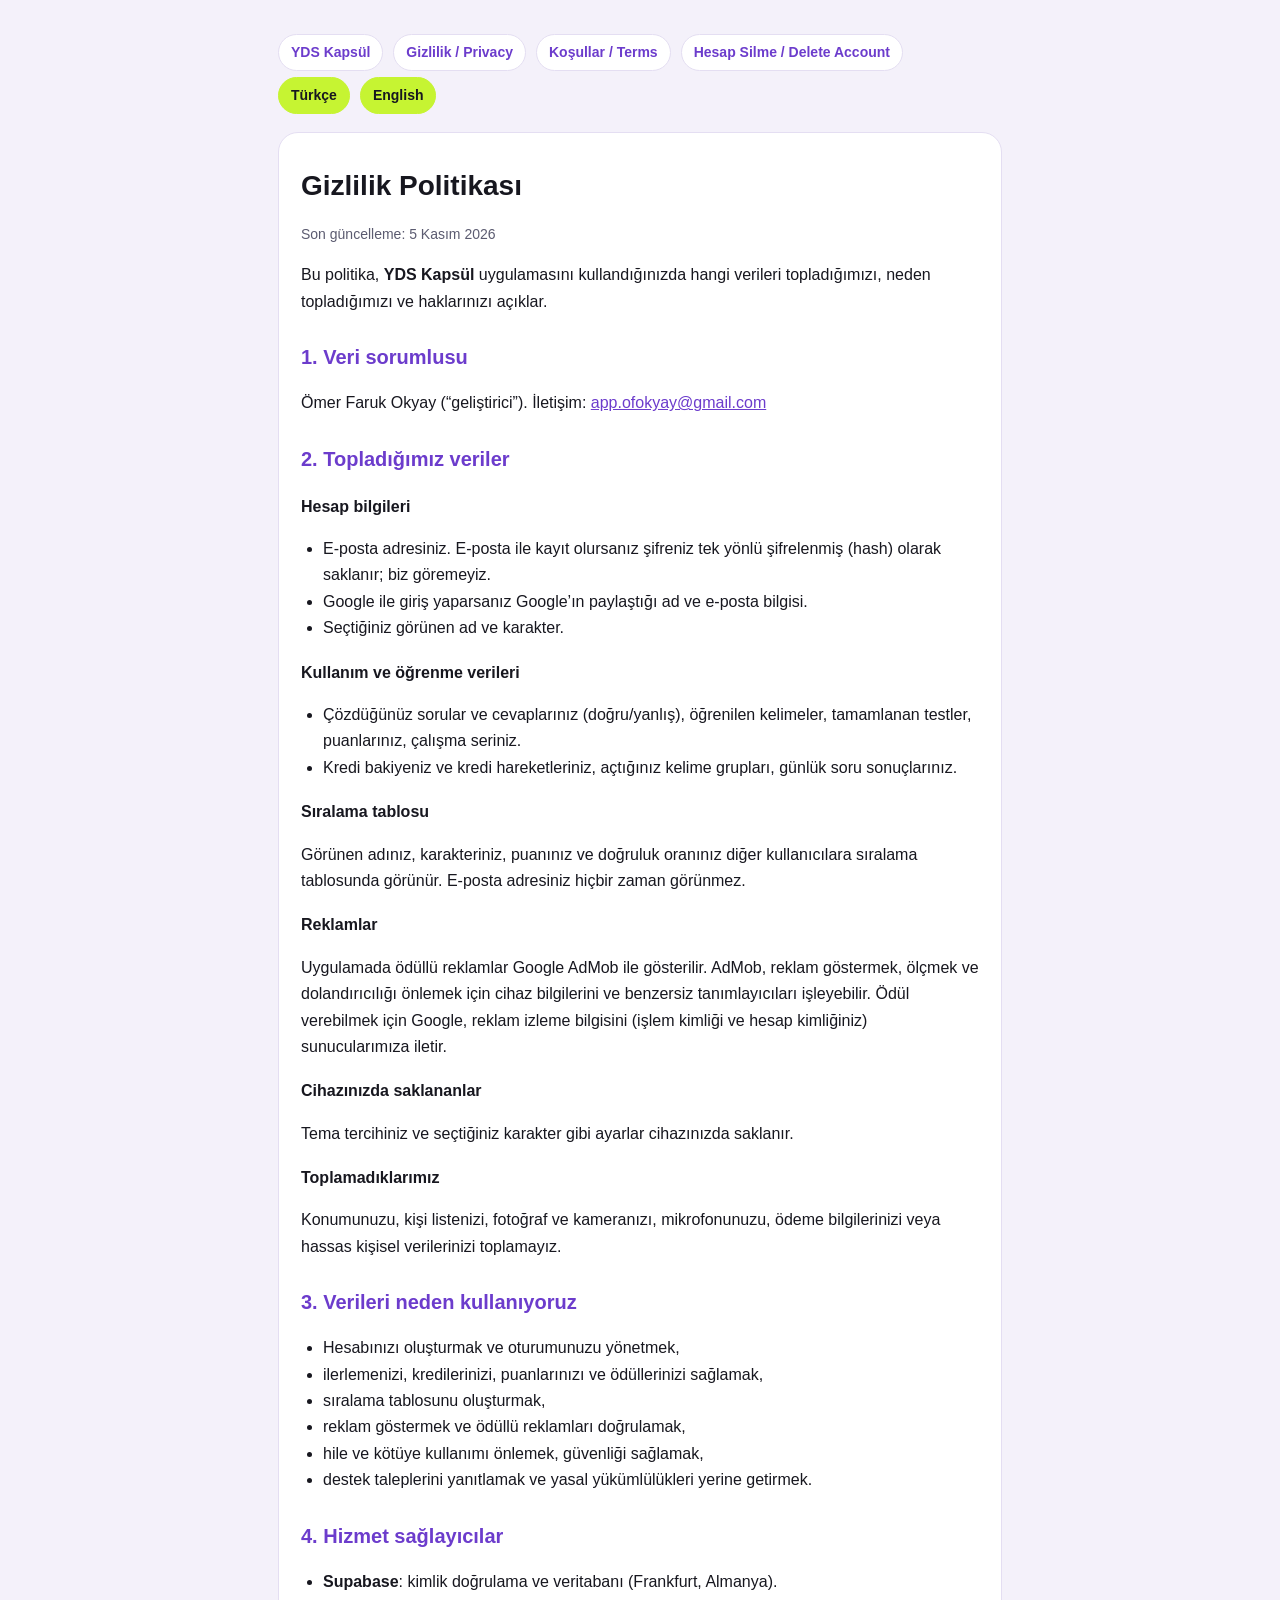
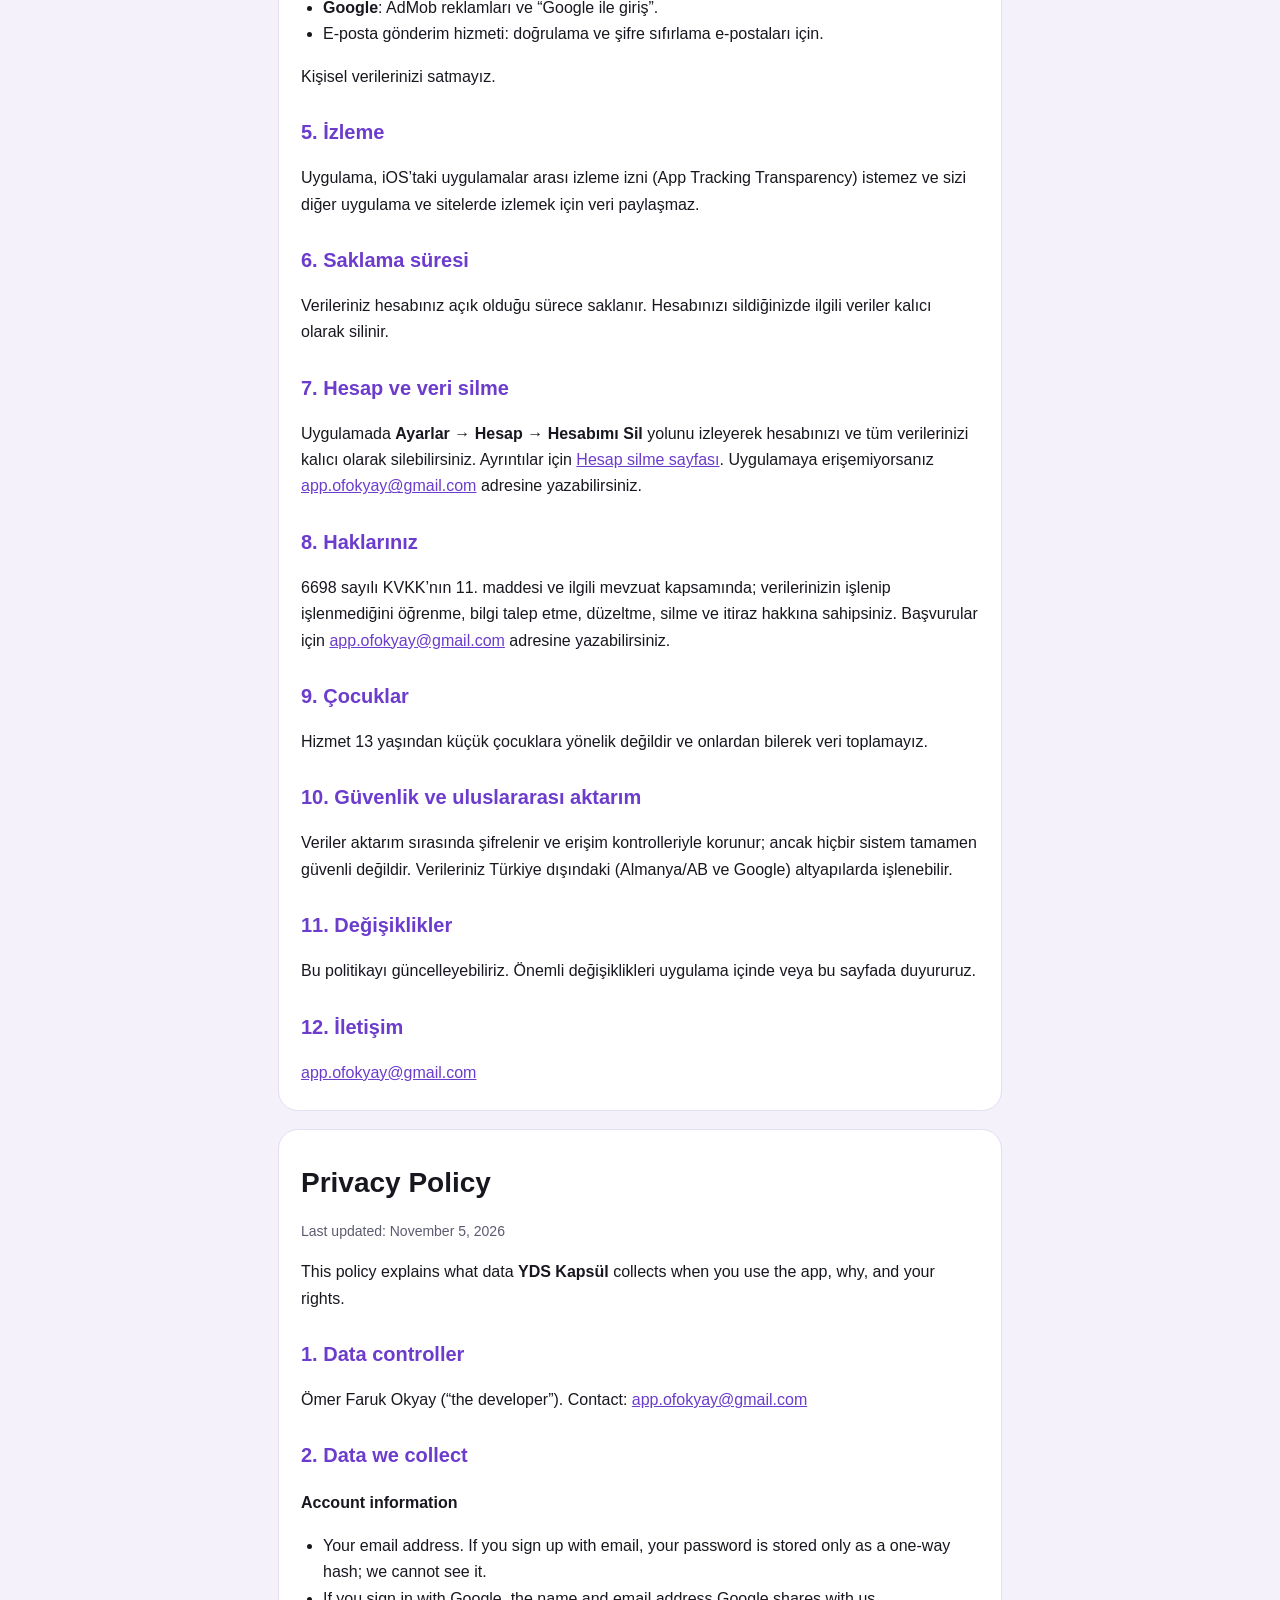
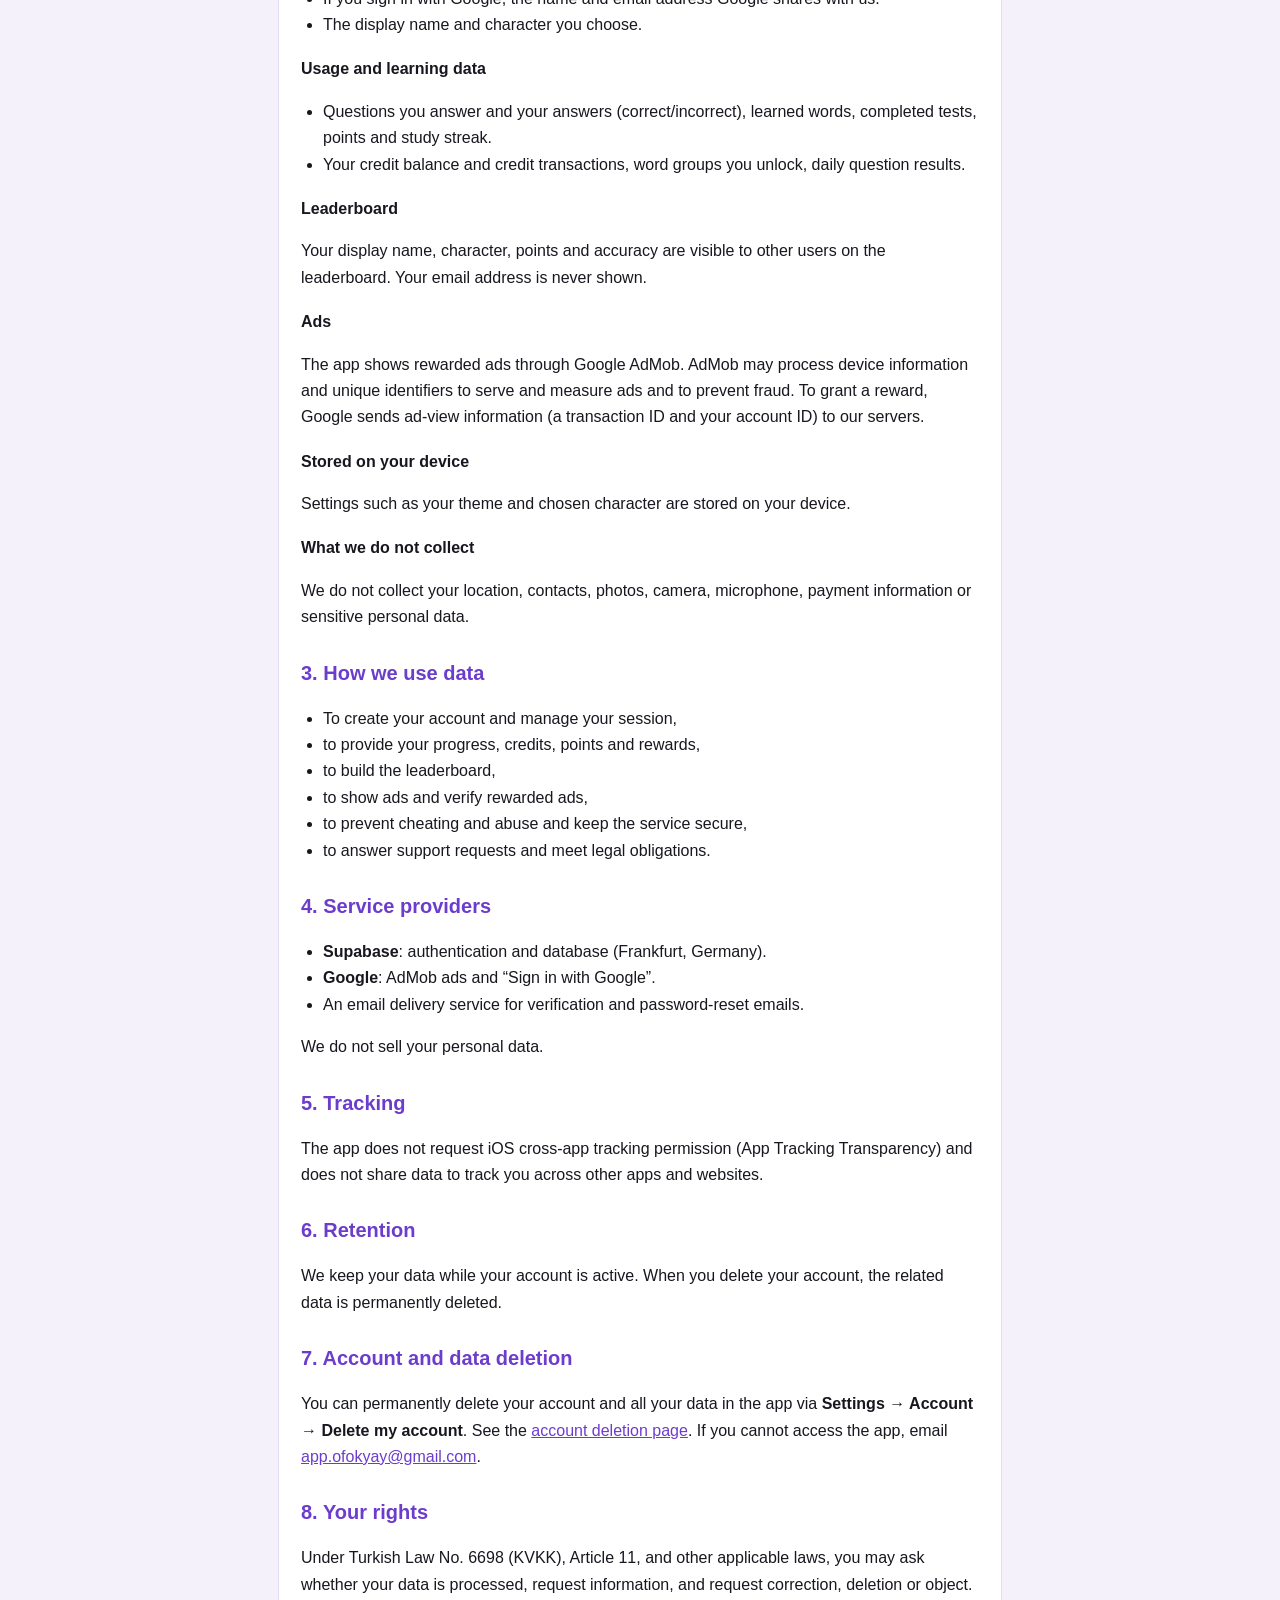
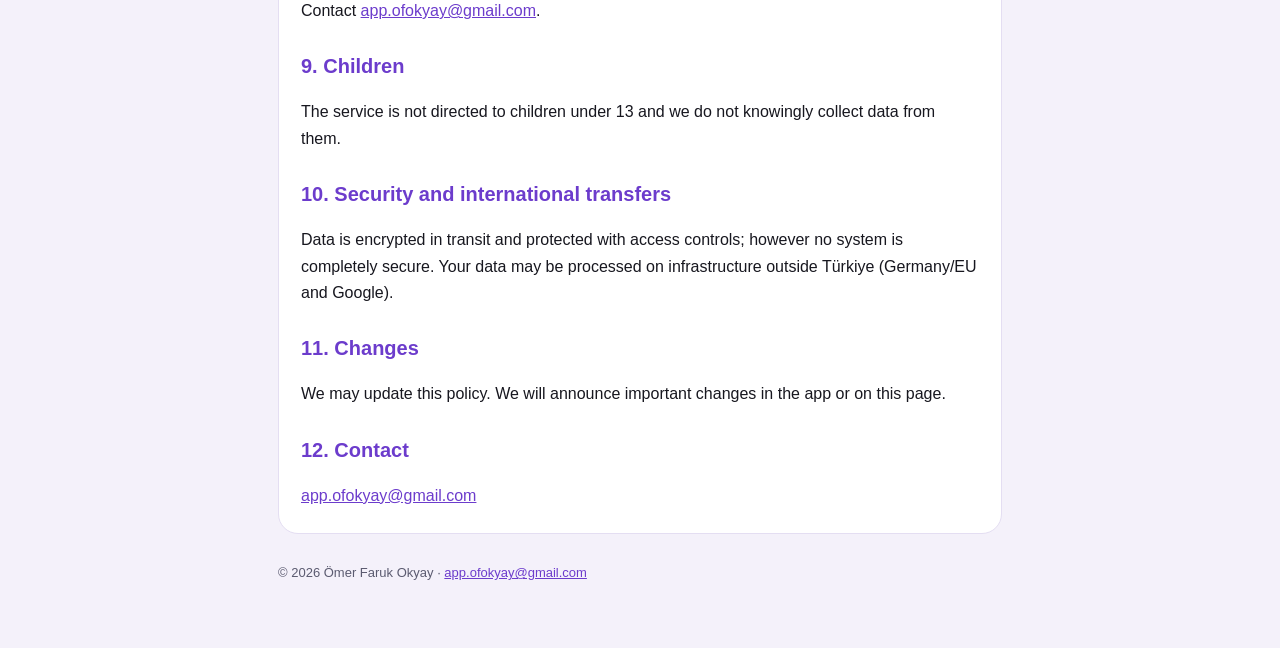
==== privacy.html @ f5d532a7 "Add files via upload" ====
<!doctype html>
<html lang="tr"><head><meta charset="utf-8"><meta name="viewport" content="width=device-width,initial-scale=1">
<title>Gizlilik Politikası / Privacy Policy – YDS Kapsül</title><link rel="stylesheet" href="style.css"></head>
<body><main><nav><a href="index.html">YDS Kapsül</a><a href="privacy.html">Gizlilik / Privacy</a><a href="terms.html">Koşullar / Terms</a><a href="delete-account.html">Hesap Silme / Delete Account</a></nav><nav><a class="pill" href="#tr">Türkçe</a><a class="pill" href="#en">English</a></nav>
<section id="tr" class="card"><h1>Gizlilik Politikası</h1><p class="muted">Son güncelleme: 5 Kasım 2026</p>
<p>Bu politika, <strong>YDS Kapsül</strong> uygulamasını kullandığınızda hangi verileri topladığımızı, neden topladığımızı ve haklarınızı açıklar.</p>
<h2>1. Veri sorumlusu</h2><p>Ömer Faruk Okyay (“geliştirici”). İletişim: <a href="mailto:app.ofokyay@gmail.com">app.ofokyay@gmail.com</a></p>
<h2>2. Topladığımız veriler</h2>
<h3>Hesap bilgileri</h3><ul><li>E-posta adresiniz. E-posta ile kayıt olursanız şifreniz tek yönlü şifrelenmiş (hash) olarak saklanır; biz göremeyiz.</li><li>Google ile giriş yaparsanız Google’ın paylaştığı ad ve e-posta bilgisi.</li><li>Seçtiğiniz görünen ad ve karakter.</li></ul>
<h3>Kullanım ve öğrenme verileri</h3><ul><li>Çözdüğünüz sorular ve cevaplarınız (doğru/yanlış), öğrenilen kelimeler, tamamlanan testler, puanlarınız, çalışma seriniz.</li><li>Kredi bakiyeniz ve kredi hareketleriniz, açtığınız kelime grupları, günlük soru sonuçlarınız.</li></ul>
<h3>Sıralama tablosu</h3><p>Görünen adınız, karakteriniz, puanınız ve doğruluk oranınız diğer kullanıcılara sıralama tablosunda görünür. E-posta adresiniz hiçbir zaman görünmez.</p>
<h3>Reklamlar</h3><p>Uygulamada ödüllü reklamlar Google AdMob ile gösterilir. AdMob, reklam göstermek, ölçmek ve dolandırıcılığı önlemek için cihaz bilgilerini ve benzersiz tanımlayıcıları işleyebilir. Ödül verebilmek için Google, reklam izleme bilgisini (işlem kimliği ve hesap kimliğiniz) sunucularımıza iletir.</p>
<h3>Cihazınızda saklananlar</h3><p>Tema tercihiniz ve seçtiğiniz karakter gibi ayarlar cihazınızda saklanır.</p>
<h3>Toplamadıklarımız</h3><p>Konumunuzu, kişi listenizi, fotoğraf ve kameranızı, mikrofonunuzu, ödeme bilgilerinizi veya hassas kişisel verilerinizi toplamayız.</p>
<h2>3. Verileri neden kullanıyoruz</h2><ul><li>Hesabınızı oluşturmak ve oturumunuzu yönetmek,</li><li>ilerlemenizi, kredilerinizi, puanlarınızı ve ödüllerinizi sağlamak,</li><li>sıralama tablosunu oluşturmak,</li><li>reklam göstermek ve ödüllü reklamları doğrulamak,</li><li>hile ve kötüye kullanımı önlemek, güvenliği sağlamak,</li><li>destek taleplerini yanıtlamak ve yasal yükümlülükleri yerine getirmek.</li></ul>
<h2>4. Hizmet sağlayıcılar</h2><ul><li><strong>Supabase</strong>: kimlik doğrulama ve veritabanı (Frankfurt, Almanya).</li><li><strong>Google</strong>: AdMob reklamları ve “Google ile giriş”.</li><li>E-posta gönderim hizmeti: doğrulama ve şifre sıfırlama e-postaları için.</li></ul>
<p>Kişisel verilerinizi satmayız.</p>
<h2>5. İzleme</h2><p>Uygulama, iOS’taki uygulamalar arası izleme izni (App Tracking Transparency) istemez ve sizi diğer uygulama ve sitelerde izlemek için veri paylaşmaz.</p>
<h2>6. Saklama süresi</h2><p>Verileriniz hesabınız açık olduğu sürece saklanır. Hesabınızı sildiğinizde ilgili veriler kalıcı olarak silinir.</p>
<h2>7. Hesap ve veri silme</h2><p>Uygulamada <strong>Ayarlar → Hesap → Hesabımı Sil</strong> yolunu izleyerek hesabınızı ve tüm verilerinizi kalıcı olarak silebilirsiniz. Ayrıntılar için <a href="delete-account.html">Hesap silme sayfası</a>. Uygulamaya erişemiyorsanız <a href="mailto:app.ofokyay@gmail.com">app.ofokyay@gmail.com</a> adresine yazabilirsiniz.</p>
<h2>8. Haklarınız</h2><p>6698 sayılı KVKK’nın 11. maddesi ve ilgili mevzuat kapsamında; verilerinizin işlenip işlenmediğini öğrenme, bilgi talep etme, düzeltme, silme ve itiraz hakkına sahipsiniz. Başvurular için <a href="mailto:app.ofokyay@gmail.com">app.ofokyay@gmail.com</a> adresine yazabilirsiniz.</p>
<h2>9. Çocuklar</h2><p>Hizmet 13 yaşından küçük çocuklara yönelik değildir ve onlardan bilerek veri toplamayız.</p>
<h2>10. Güvenlik ve uluslararası aktarım</h2><p>Veriler aktarım sırasında şifrelenir ve erişim kontrolleriyle korunur; ancak hiçbir sistem tamamen güvenli değildir. Verileriniz Türkiye dışındaki (Almanya/AB ve Google) altyapılarda işlenebilir.</p>
<h2>11. Değişiklikler</h2><p>Bu politikayı güncelleyebiliriz. Önemli değişiklikleri uygulama içinde veya bu sayfada duyururuz.</p>
<h2>12. İletişim</h2><p><a href="mailto:app.ofokyay@gmail.com">app.ofokyay@gmail.com</a></p></section>
<section id="en" class="card"><h1>Privacy Policy</h1><p class="muted">Last updated: November 5, 2026</p>
<p>This policy explains what data <strong>YDS Kapsül</strong> collects when you use the app, why, and your rights.</p>
<h2>1. Data controller</h2><p>Ömer Faruk Okyay (“the developer”). Contact: <a href="mailto:app.ofokyay@gmail.com">app.ofokyay@gmail.com</a></p>
<h2>2. Data we collect</h2>
<h3>Account information</h3><ul><li>Your email address. If you sign up with email, your password is stored only as a one-way hash; we cannot see it.</li><li>If you sign in with Google, the name and email address Google shares with us.</li><li>The display name and character you choose.</li></ul>
<h3>Usage and learning data</h3><ul><li>Questions you answer and your answers (correct/incorrect), learned words, completed tests, points and study streak.</li><li>Your credit balance and credit transactions, word groups you unlock, daily question results.</li></ul>
<h3>Leaderboard</h3><p>Your display name, character, points and accuracy are visible to other users on the leaderboard. Your email address is never shown.</p>
<h3>Ads</h3><p>The app shows rewarded ads through Google AdMob. AdMob may process device information and unique identifiers to serve and measure ads and to prevent fraud. To grant a reward, Google sends ad-view information (a transaction ID and your account ID) to our servers.</p>
<h3>Stored on your device</h3><p>Settings such as your theme and chosen character are stored on your device.</p>
<h3>What we do not collect</h3><p>We do not collect your location, contacts, photos, camera, microphone, payment information or sensitive personal data.</p>
<h2>3. How we use data</h2><ul><li>To create your account and manage your session,</li><li>to provide your progress, credits, points and rewards,</li><li>to build the leaderboard,</li><li>to show ads and verify rewarded ads,</li><li>to prevent cheating and abuse and keep the service secure,</li><li>to answer support requests and meet legal obligations.</li></ul>
<h2>4. Service providers</h2><ul><li><strong>Supabase</strong>: authentication and database (Frankfurt, Germany).</li><li><strong>Google</strong>: AdMob ads and “Sign in with Google”.</li><li>An email delivery service for verification and password-reset emails.</li></ul>
<p>We do not sell your personal data.</p>
<h2>5. Tracking</h2><p>The app does not request iOS cross-app tracking permission (App Tracking Transparency) and does not share data to track you across other apps and websites.</p>
<h2>6. Retention</h2><p>We keep your data while your account is active. When you delete your account, the related data is permanently deleted.</p>
<h2>7. Account and data deletion</h2><p>You can permanently delete your account and all your data in the app via <strong>Settings → Account → Delete my account</strong>. See the <a href="delete-account.html">account deletion page</a>. If you cannot access the app, email <a href="mailto:app.ofokyay@gmail.com">app.ofokyay@gmail.com</a>.</p>
<h2>8. Your rights</h2><p>Under Turkish Law No. 6698 (KVKK), Article 11, and other applicable laws, you may ask whether your data is processed, request information, and request correction, deletion or object. Contact <a href="mailto:app.ofokyay@gmail.com">app.ofokyay@gmail.com</a>.</p>
<h2>9. Children</h2><p>The service is not directed to children under 13 and we do not knowingly collect data from them.</p>
<h2>10. Security and international transfers</h2><p>Data is encrypted in transit and protected with access controls; however no system is completely secure. Your data may be processed on infrastructure outside Türkiye (Germany/EU and Google).</p>
<h2>11. Changes</h2><p>We may update this policy. We will announce important changes in the app or on this page.</p>
<h2>12. Contact</h2><p><a href="mailto:app.ofokyay@gmail.com">app.ofokyay@gmail.com</a></p></section>
<footer>© 2026 Ömer Faruk Okyay · <a href="mailto:app.ofokyay@gmail.com">app.ofokyay@gmail.com</a></footer></main></body></html>
---- style.css ----
:root{--bg:#f4f1fa;--card:#fff;--text:#17171f;--muted:#5b5b70;--accent:#6c3ccc;--lime:#c6f432;--border:#e4def2}
@media (prefers-color-scheme:dark){:root{--bg:#14141c;--card:#1f1f2a;--text:#f5f5fa;--muted:#a0a0b4;--accent:#b9a2ff;--border:#2f2f3e}}
*{box-sizing:border-box}body{margin:0;background:var(--bg);color:var(--text);font:16px/1.65 -apple-system,BlinkMacSystemFont,"Segoe UI",Roboto,Helvetica,Arial,sans-serif}
main{max-width:760px;margin:0 auto;padding:28px 18px 64px}
.card{background:var(--card);border:1px solid var(--border);border-radius:20px;padding:22px 22px 8px;margin:18px 0}
h1{font-size:28px;margin:8px 0 4px}h2{font-size:20px;margin:26px 0 8px;color:var(--accent)}h3{font-size:16px;margin:18px 0 4px}
p,li{color:var(--text)}.muted{color:var(--muted);font-size:14px}a{color:var(--accent)}
nav{display:flex;gap:10px;flex-wrap:wrap;margin:6px 0 4px}nav a{padding:6px 12px;border:1px solid var(--border);border-radius:999px;text-decoration:none;font-weight:600;font-size:14px;background:var(--card)}
nav a.pill{background:var(--lime);color:#17171f;border-color:var(--lime)}
ul{padding-left:22px}footer{margin-top:28px;color:var(--muted);font-size:13px}hr{border:0;border-top:1px solid var(--border);margin:34px 0}
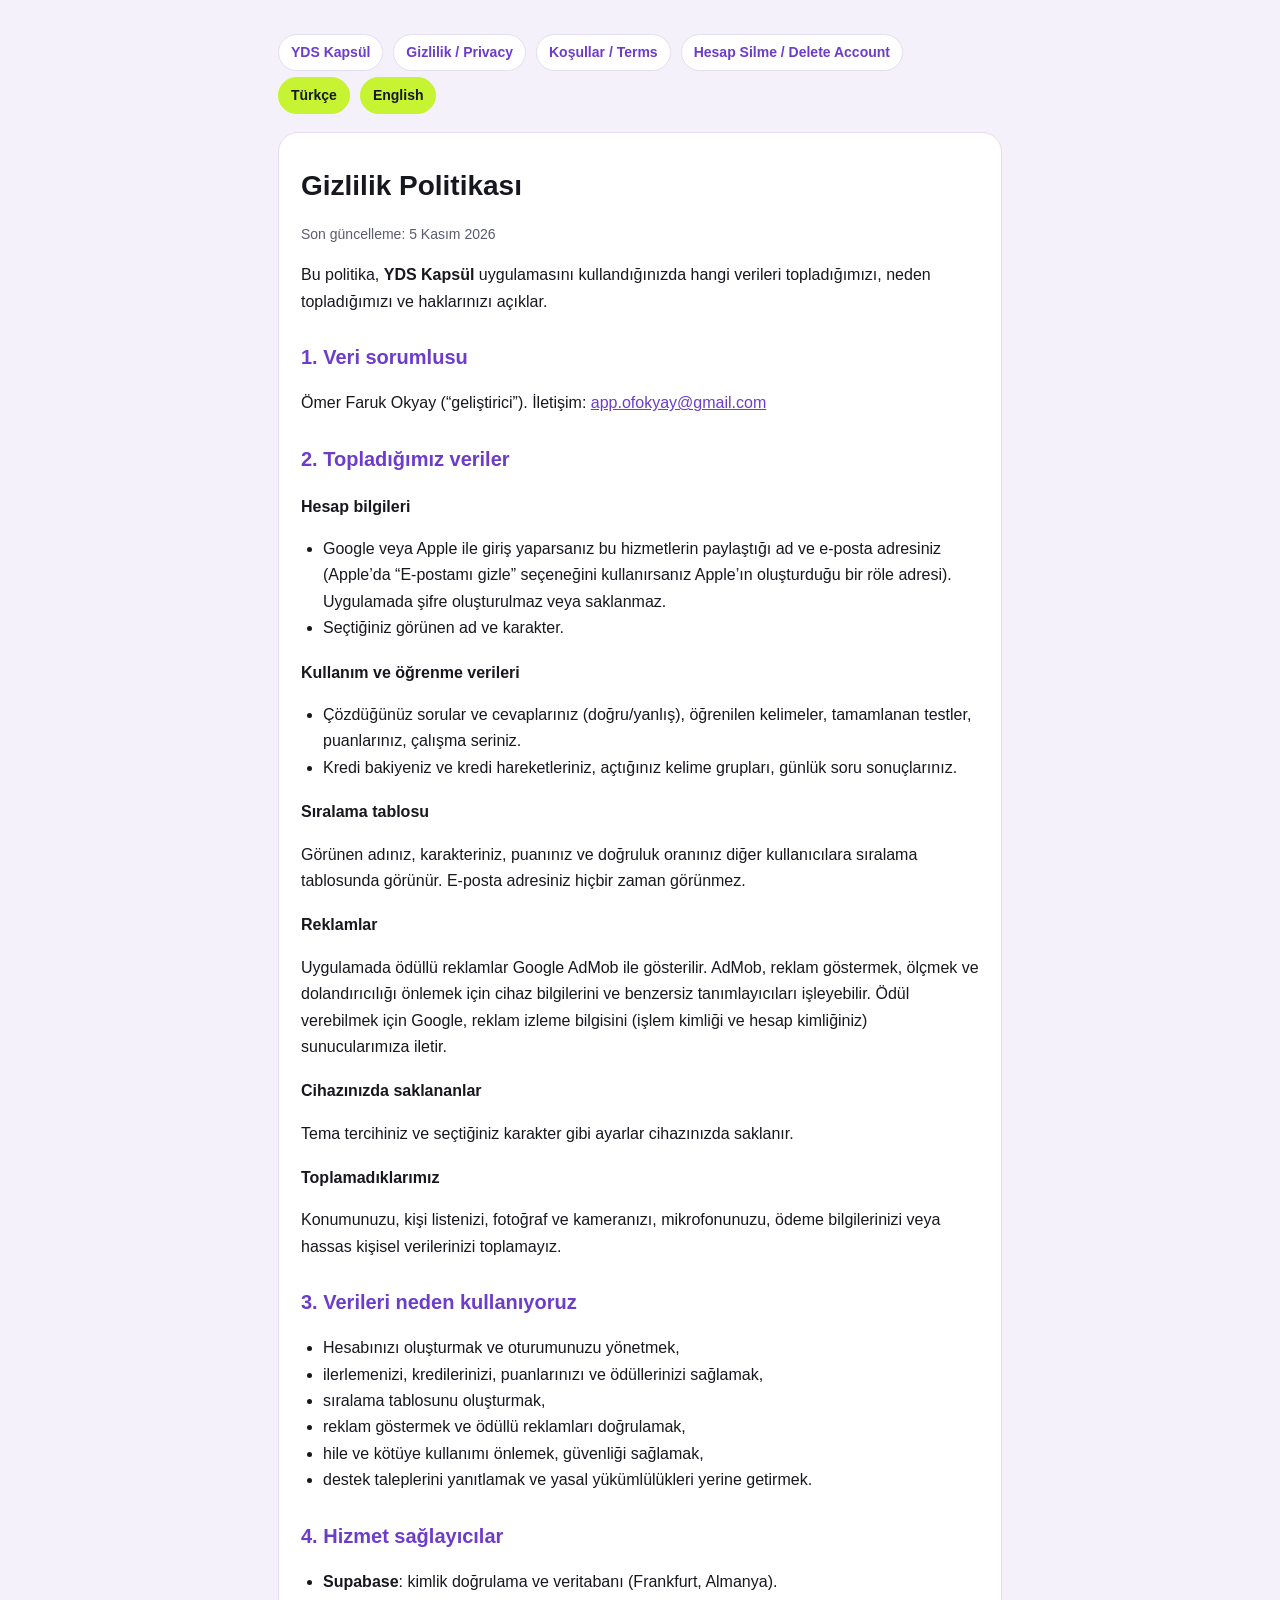
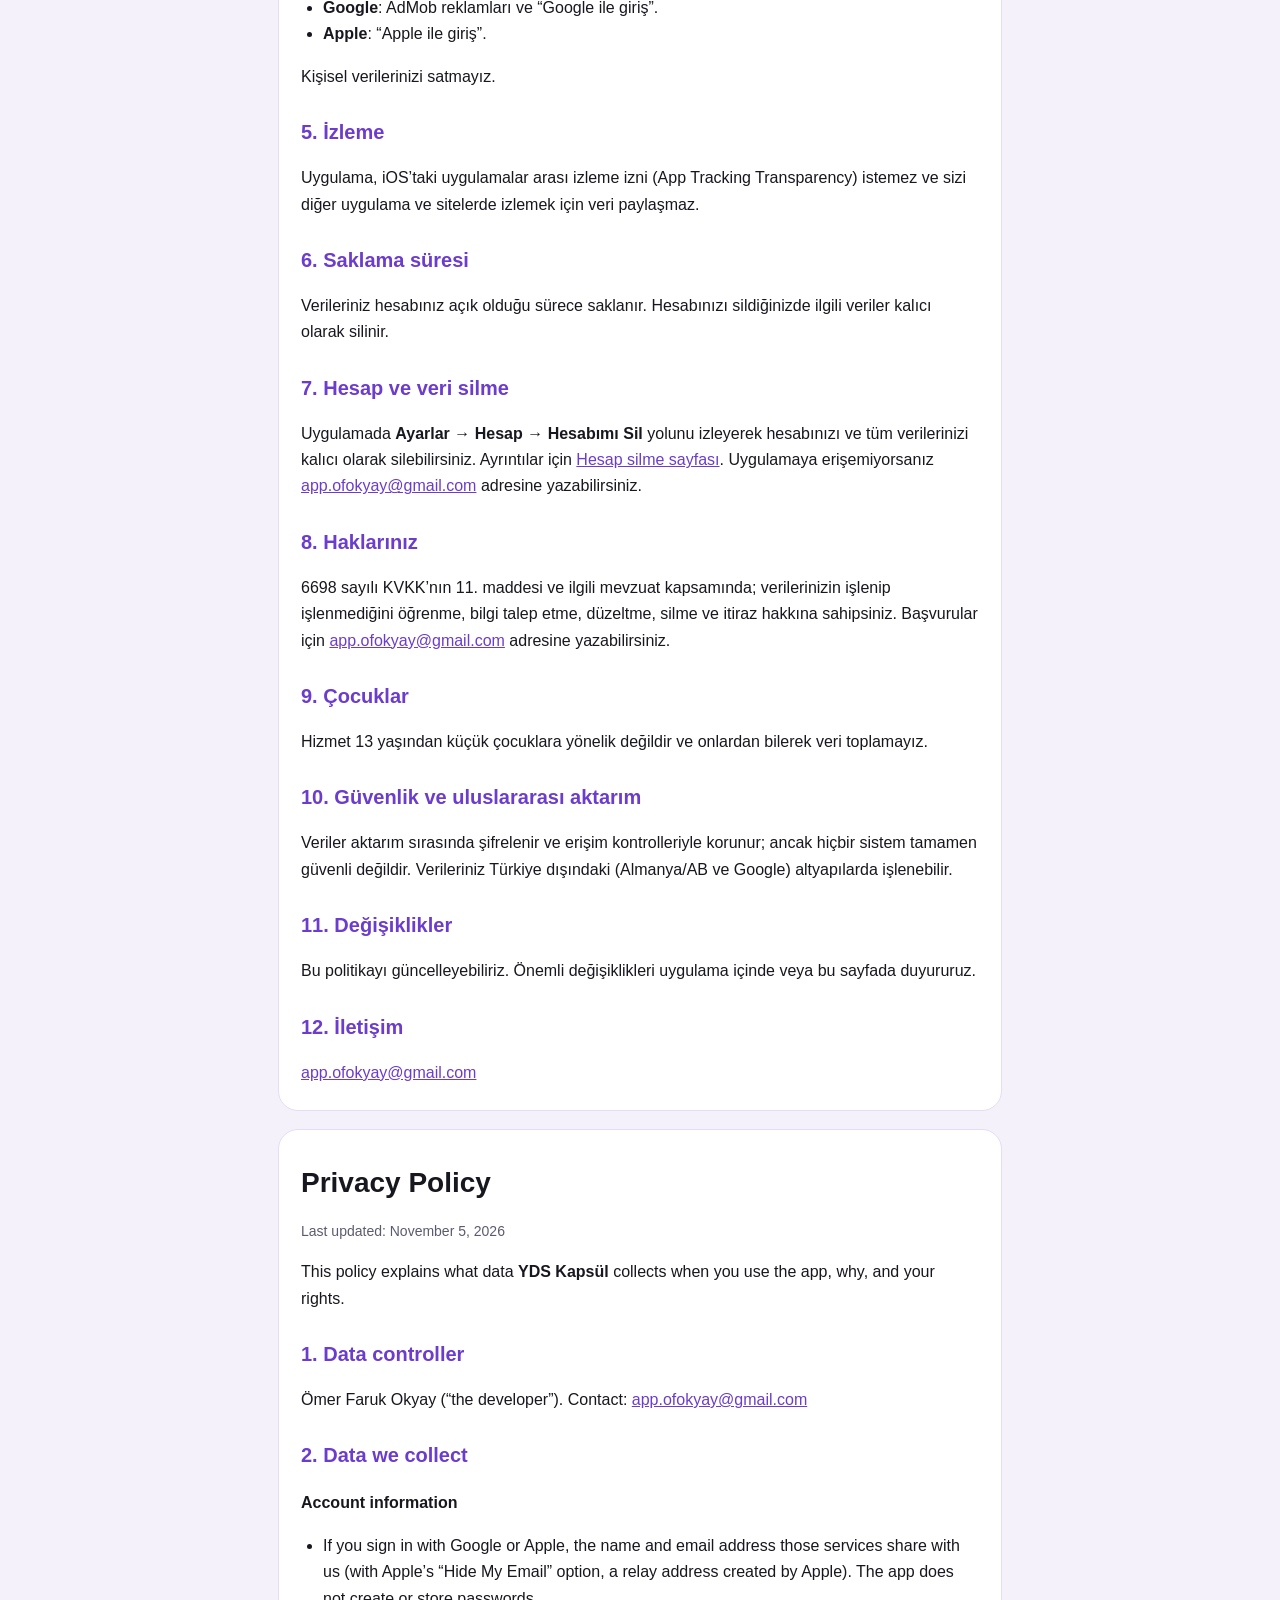
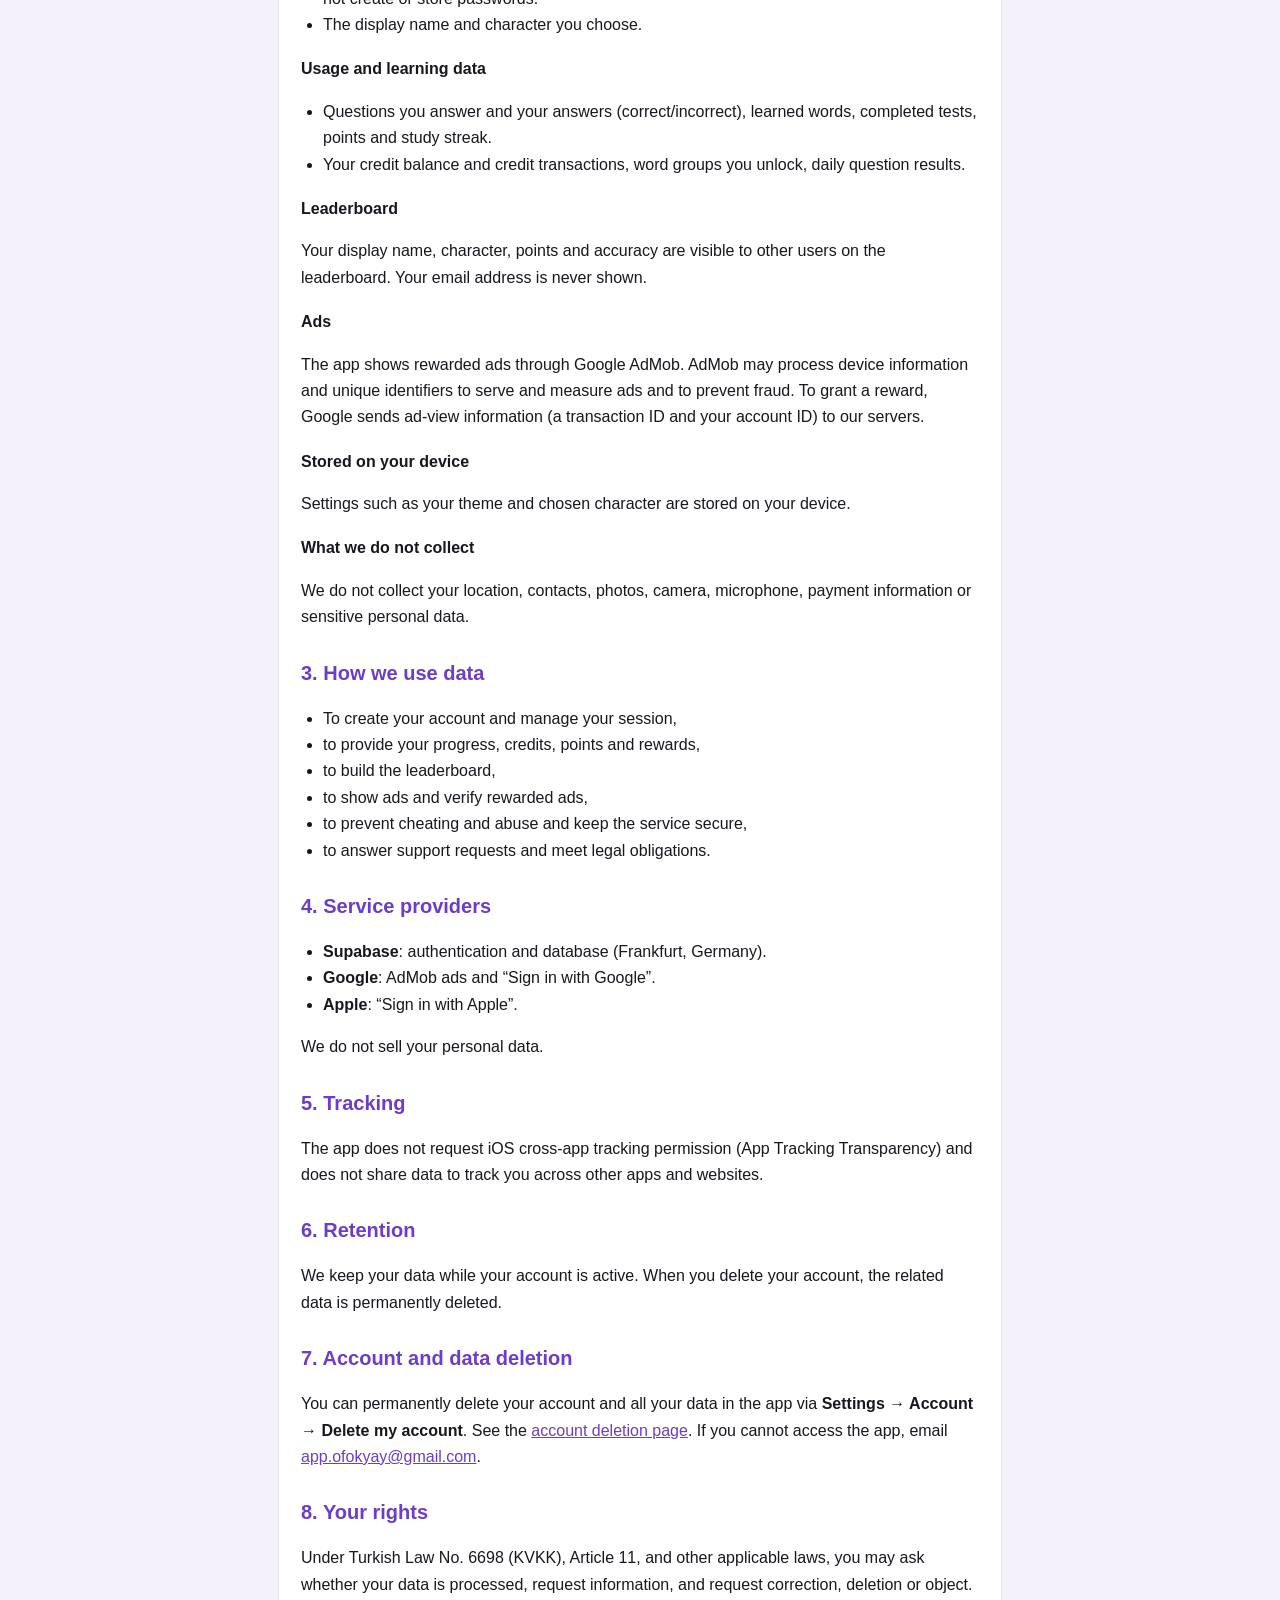
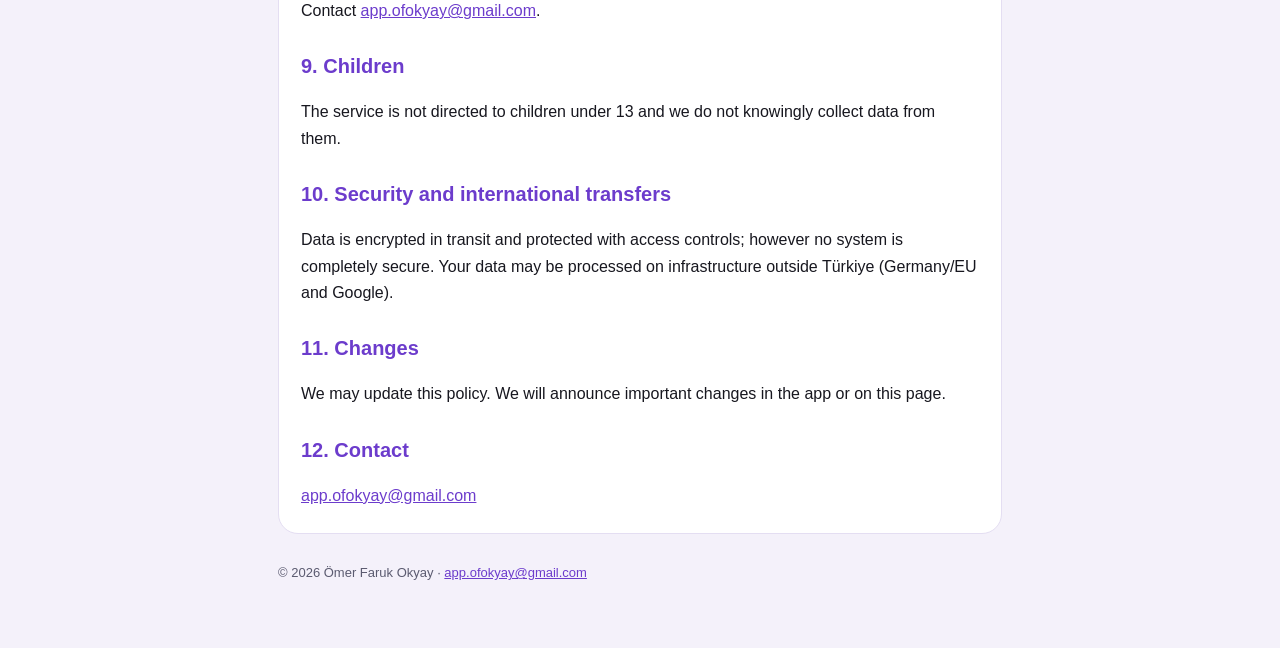
==== commit 8cb63fc3: "Add files via upload" ====
--- a/privacy.html
+++ b/privacy.html
@@ -6,14 +6,14 @@
 <p>Bu politika, <strong>YDS Kapsül</strong> uygulamasını kullandığınızda hangi verileri topladığımızı, neden topladığımızı ve haklarınızı açıklar.</p>
 <h2>1. Veri sorumlusu</h2><p>Ömer Faruk Okyay (“geliştirici”). İletişim: <a href="mailto:app.ofokyay@gmail.com">app.ofokyay@gmail.com</a></p>
 <h2>2. Topladığımız veriler</h2>
-<h3>Hesap bilgileri</h3><ul><li>E-posta adresiniz. E-posta ile kayıt olursanız şifreniz tek yönlü şifrelenmiş (hash) olarak saklanır; biz göremeyiz.</li><li>Google ile giriş yaparsanız Google’ın paylaştığı ad ve e-posta bilgisi.</li><li>Seçtiğiniz görünen ad ve karakter.</li></ul>
+<h3>Hesap bilgileri</h3><ul><li>Google veya Apple ile giriş yaparsanız bu hizmetlerin paylaştığı ad ve e-posta adresiniz (Apple’da “E-postamı gizle” seçeneğini kullanırsanız Apple’ın oluşturduğu bir röle adresi). Uygulamada şifre oluşturulmaz veya saklanmaz.</li><li>Seçtiğiniz görünen ad ve karakter.</li></ul>
 <h3>Kullanım ve öğrenme verileri</h3><ul><li>Çözdüğünüz sorular ve cevaplarınız (doğru/yanlış), öğrenilen kelimeler, tamamlanan testler, puanlarınız, çalışma seriniz.</li><li>Kredi bakiyeniz ve kredi hareketleriniz, açtığınız kelime grupları, günlük soru sonuçlarınız.</li></ul>
 <h3>Sıralama tablosu</h3><p>Görünen adınız, karakteriniz, puanınız ve doğruluk oranınız diğer kullanıcılara sıralama tablosunda görünür. E-posta adresiniz hiçbir zaman görünmez.</p>
 <h3>Reklamlar</h3><p>Uygulamada ödüllü reklamlar Google AdMob ile gösterilir. AdMob, reklam göstermek, ölçmek ve dolandırıcılığı önlemek için cihaz bilgilerini ve benzersiz tanımlayıcıları işleyebilir. Ödül verebilmek için Google, reklam izleme bilgisini (işlem kimliği ve hesap kimliğiniz) sunucularımıza iletir.</p>
 <h3>Cihazınızda saklananlar</h3><p>Tema tercihiniz ve seçtiğiniz karakter gibi ayarlar cihazınızda saklanır.</p>
 <h3>Toplamadıklarımız</h3><p>Konumunuzu, kişi listenizi, fotoğraf ve kameranızı, mikrofonunuzu, ödeme bilgilerinizi veya hassas kişisel verilerinizi toplamayız.</p>
 <h2>3. Verileri neden kullanıyoruz</h2><ul><li>Hesabınızı oluşturmak ve oturumunuzu yönetmek,</li><li>ilerlemenizi, kredilerinizi, puanlarınızı ve ödüllerinizi sağlamak,</li><li>sıralama tablosunu oluşturmak,</li><li>reklam göstermek ve ödüllü reklamları doğrulamak,</li><li>hile ve kötüye kullanımı önlemek, güvenliği sağlamak,</li><li>destek taleplerini yanıtlamak ve yasal yükümlülükleri yerine getirmek.</li></ul>
-<h2>4. Hizmet sağlayıcılar</h2><ul><li><strong>Supabase</strong>: kimlik doğrulama ve veritabanı (Frankfurt, Almanya).</li><li><strong>Google</strong>: AdMob reklamları ve “Google ile giriş”.</li><li>E-posta gönderim hizmeti: doğrulama ve şifre sıfırlama e-postaları için.</li></ul>
+<h2>4. Hizmet sağlayıcılar</h2><ul><li><strong>Supabase</strong>: kimlik doğrulama ve veritabanı (Frankfurt, Almanya).</li><li><strong>Google</strong>: AdMob reklamları ve “Google ile giriş”.</li><li><strong>Apple</strong>: “Apple ile giriş”.</li></ul>
 <p>Kişisel verilerinizi satmayız.</p>
 <h2>5. İzleme</h2><p>Uygulama, iOS’taki uygulamalar arası izleme izni (App Tracking Transparency) istemez ve sizi diğer uygulama ve sitelerde izlemek için veri paylaşmaz.</p>
 <h2>6. Saklama süresi</h2><p>Verileriniz hesabınız açık olduğu sürece saklanır. Hesabınızı sildiğinizde ilgili veriler kalıcı olarak silinir.</p>
@@ -27,14 +27,14 @@
 <p>This policy explains what data <strong>YDS Kapsül</strong> collects when you use the app, why, and your rights.</p>
 <h2>1. Data controller</h2><p>Ömer Faruk Okyay (“the developer”). Contact: <a href="mailto:app.ofokyay@gmail.com">app.ofokyay@gmail.com</a></p>
 <h2>2. Data we collect</h2>
-<h3>Account information</h3><ul><li>Your email address. If you sign up with email, your password is stored only as a one-way hash; we cannot see it.</li><li>If you sign in with Google, the name and email address Google shares with us.</li><li>The display name and character you choose.</li></ul>
+<h3>Account information</h3><ul><li>If you sign in with Google or Apple, the name and email address those services share with us (with Apple’s “Hide My Email” option, a relay address created by Apple). The app does not create or store passwords.</li><li>The display name and character you choose.</li></ul>
 <h3>Usage and learning data</h3><ul><li>Questions you answer and your answers (correct/incorrect), learned words, completed tests, points and study streak.</li><li>Your credit balance and credit transactions, word groups you unlock, daily question results.</li></ul>
 <h3>Leaderboard</h3><p>Your display name, character, points and accuracy are visible to other users on the leaderboard. Your email address is never shown.</p>
 <h3>Ads</h3><p>The app shows rewarded ads through Google AdMob. AdMob may process device information and unique identifiers to serve and measure ads and to prevent fraud. To grant a reward, Google sends ad-view information (a transaction ID and your account ID) to our servers.</p>
 <h3>Stored on your device</h3><p>Settings such as your theme and chosen character are stored on your device.</p>
 <h3>What we do not collect</h3><p>We do not collect your location, contacts, photos, camera, microphone, payment information or sensitive personal data.</p>
 <h2>3. How we use data</h2><ul><li>To create your account and manage your session,</li><li>to provide your progress, credits, points and rewards,</li><li>to build the leaderboard,</li><li>to show ads and verify rewarded ads,</li><li>to prevent cheating and abuse and keep the service secure,</li><li>to answer support requests and meet legal obligations.</li></ul>
-<h2>4. Service providers</h2><ul><li><strong>Supabase</strong>: authentication and database (Frankfurt, Germany).</li><li><strong>Google</strong>: AdMob ads and “Sign in with Google”.</li><li>An email delivery service for verification and password-reset emails.</li></ul>
+<h2>4. Service providers</h2><ul><li><strong>Supabase</strong>: authentication and database (Frankfurt, Germany).</li><li><strong>Google</strong>: AdMob ads and “Sign in with Google”.</li><li><strong>Apple</strong>: “Sign in with Apple”.</li></ul>
 <p>We do not sell your personal data.</p>
 <h2>5. Tracking</h2><p>The app does not request iOS cross-app tracking permission (App Tracking Transparency) and does not share data to track you across other apps and websites.</p>
 <h2>6. Retention</h2><p>We keep your data while your account is active. When you delete your account, the related data is permanently deleted.</p>
